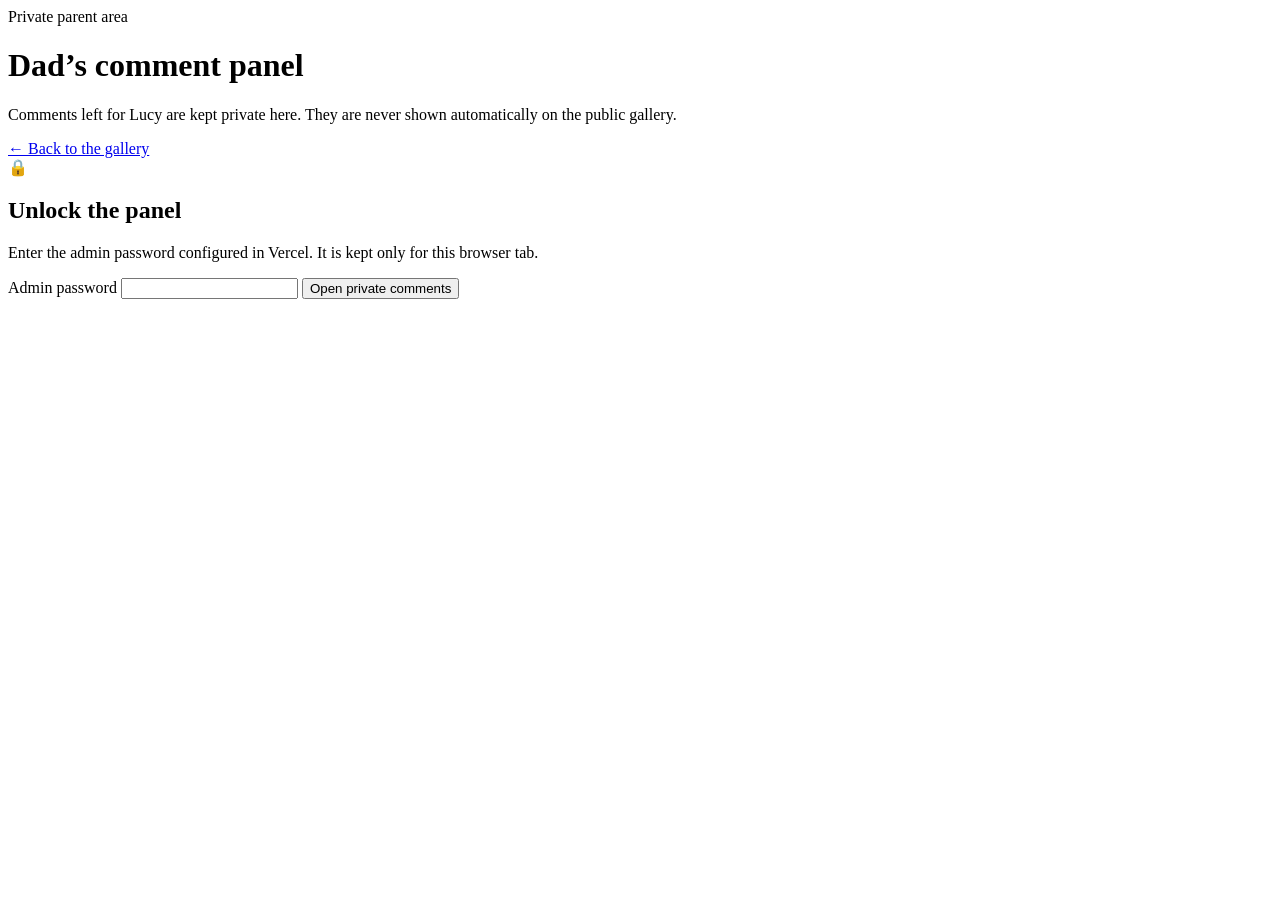
==== admin.html @ 13c23fb6 "Add private parent comments admin page" ====
<!doctype html>
<html lang="en">
<head>
  <meta charset="utf-8" />
  <meta name="viewport" content="width=device-width, initial-scale=1" />
  <meta name="robots" content="noindex,nofollow,noarchive" />
  <meta name="theme-color" content="#302447" />
  <title>Lucy’s Art Castle · Dad’s Private Panel</title>
  <link rel="preconnect" href="https://fonts.googleapis.com">
  <link rel="preconnect" href="https://fonts.gstatic.com" crossorigin>
  <link href="https://fonts.googleapis.com/css2?family=Fredoka:wght@500;600;700&family=Nunito:wght@500;600;700;800&display=swap" rel="stylesheet">
  <link rel="stylesheet" href="/admin.css" />
</head>
<body>
  <main class="admin-shell">
    <header class="admin-header">
      <div>
        <span class="eyebrow">Private parent area</span>
        <h1>Dad’s comment panel</h1>
        <p>Comments left for Lucy are kept private here. They are never shown automatically on the public gallery.</p>
      </div>
      <a href="/" class="back-link">← Back to the gallery</a>
    </header>

    <section class="login-card" id="loginCard">
      <div class="lock-icon" aria-hidden="true">🔒</div>
      <div>
        <h2>Unlock the panel</h2>
        <p>Enter the admin password configured in Vercel. It is kept only for this browser tab.</p>
      </div>
      <form id="loginForm">
        <label>
          <span>Admin password</span>
          <input id="adminPassword" type="password" autocomplete="current-password" required />
        </label>
        <button type="submit">Open private comments</button>
        <p id="loginStatus" class="status" role="status"></p>
      </form>
    </section>

    <section class="comments-panel" id="commentsPanel" hidden>
      <div class="panel-heading">
        <div>
          <span class="eyebrow">Lucy’s guestbook</span>
          <h2>Private comments</h2>
          <p id="commentSummary">Loading comments…</p>
        </div>
        <div class="panel-actions">
          <button id="refreshComments" type="button">Refresh</button>
          <button id="lockPanel" type="button" class="secondary">Lock panel</button>
        </div>
      </div>
      <div class="comment-list" id="commentList"></div>
    </section>
  </main>

  <template id="commentTemplate">
    <article class="comment-card">
      <div class="comment-topline">
        <div>
          <span class="artwork-pill"></span>
          <h3 class="visitor-name"></h3>
        </div>
        <time class="comment-date"></time>
      </div>
      <p class="comment-body"></p>
      <div class="comment-actions">
        <button class="delete-comment" type="button">Delete comment</button>
      </div>
    </article>
  </template>

  <script src="/admin.js"></script>
</body>
</html>
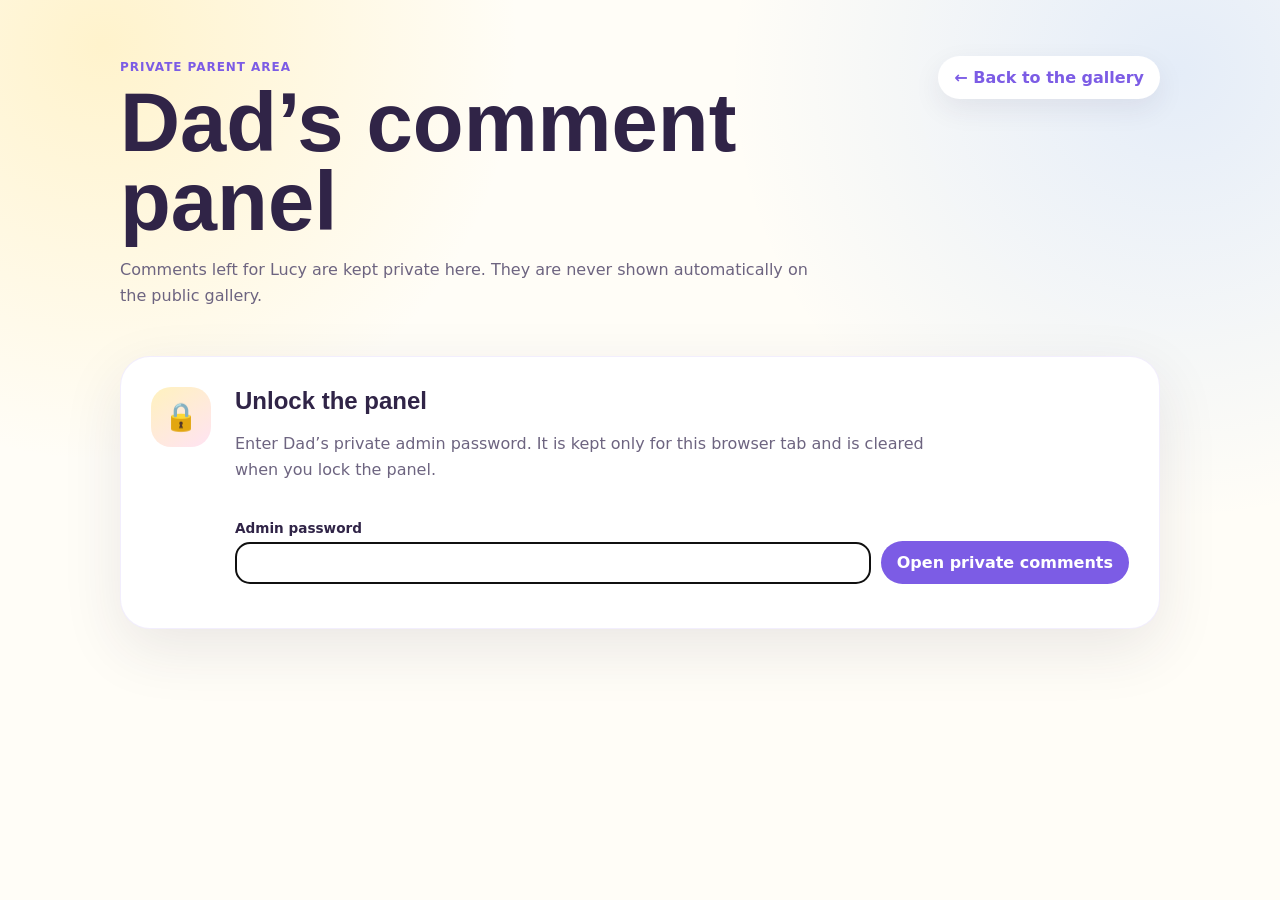
==== commit b6501b5a: "Clarify private admin login copy" ====
--- a/admin.html
+++ b/admin.html
@@ -26,7 +26,7 @@
       <div class="lock-icon" aria-hidden="true">🔒</div>
       <div>
         <h2>Unlock the panel</h2>
-        <p>Enter the admin password configured in Vercel. It is kept only for this browser tab.</p>
+        <p>Enter Dad’s private admin password. It is kept only for this browser tab and is cleared when you lock the panel.</p>
       </div>
       <form id="loginForm">
         <label>
--- a/admin.css
+++ b/admin.css
@@ -0,0 +1,261 @@
+:root {
+  --pink: #ff72bf;
+  --pink-soft: #ffd7ef;
+  --blue: #4d8fff;
+  --yellow: #ffd95e;
+  --purple: #7c5ce5;
+  --ink: #302447;
+  --muted: #6d6480;
+  --cream: #fffdf7;
+  --white: #ffffff;
+}
+
+* { box-sizing: border-box; }
+body {
+  margin: 0;
+  min-height: 100vh;
+  color: var(--ink);
+  background:
+    radial-gradient(circle at 8% 5%, rgba(255, 217, 94, .28), transparent 26rem),
+    radial-gradient(circle at 92% 8%, rgba(77, 143, 255, .15), transparent 28rem),
+    var(--cream);
+  font-family: "Nunito", system-ui, sans-serif;
+}
+
+button, input { font: inherit; }
+button { cursor: pointer; }
+
+.admin-shell {
+  width: min(1040px, calc(100% - 32px));
+  margin: 0 auto;
+  padding: 56px 0 80px;
+}
+
+.admin-header {
+  display: flex;
+  justify-content: space-between;
+  align-items: flex-start;
+  gap: 24px;
+  margin-bottom: 30px;
+}
+
+.eyebrow {
+  color: var(--purple);
+  text-transform: uppercase;
+  letter-spacing: .08em;
+  font-size: .75rem;
+  font-weight: 900;
+}
+
+h1, h2, h3 {
+  font-family: "Fredoka", sans-serif;
+  margin: 0;
+}
+
+h1 {
+  margin-top: 8px;
+  font-size: clamp(2.8rem, 7vw, 5.2rem);
+  line-height: .95;
+}
+
+.admin-header p,
+.panel-heading p,
+.login-card p {
+  color: var(--muted);
+  line-height: 1.65;
+  max-width: 700px;
+}
+
+.back-link {
+  flex: 0 0 auto;
+  color: var(--purple);
+  font-weight: 900;
+  text-decoration: none;
+  background: white;
+  border-radius: 999px;
+  padding: 12px 16px;
+  box-shadow: 0 10px 28px rgba(48,36,71,.08);
+}
+
+.login-card,
+.comments-panel {
+  background: white;
+  border-radius: 30px;
+  border: 1px solid rgba(124,92,229,.10);
+  box-shadow: 0 20px 60px rgba(48,36,71,.10);
+}
+
+.login-card {
+  padding: 30px;
+  display: grid;
+  grid-template-columns: 64px 1fr;
+  gap: 20px;
+}
+
+.lock-icon {
+  width: 60px;
+  height: 60px;
+  border-radius: 20px;
+  display: grid;
+  place-items: center;
+  background: linear-gradient(145deg, #fff2be, #ffe3f3);
+  font-size: 1.7rem;
+}
+
+.login-card form {
+  grid-column: 2;
+  display: flex;
+  gap: 10px;
+  align-items: end;
+  flex-wrap: wrap;
+}
+
+.login-card label {
+  display: grid;
+  gap: 6px;
+  flex: 1 1 280px;
+  font-weight: 900;
+  font-size: .85rem;
+}
+
+.login-card input {
+  width: 100%;
+  border: 1px solid rgba(124,92,229,.18);
+  border-radius: 14px;
+  padding: 12px 13px;
+}
+
+.login-card button,
+.panel-actions button,
+.delete-comment {
+  border: 0;
+  border-radius: 999px;
+  padding: 12px 16px;
+  font-weight: 900;
+}
+
+.login-card button,
+.panel-actions button {
+  background: var(--purple);
+  color: white;
+}
+
+.panel-actions .secondary {
+  background: #f2edff;
+  color: var(--purple);
+}
+
+.status {
+  width: 100%;
+  margin: 4px 0 0;
+  font-size: .86rem;
+  font-weight: 800;
+}
+.status.error { color: #a13e64; }
+.status.setup { color: #725c1d; }
+
+.comments-panel {
+  padding: 28px;
+}
+
+.panel-heading {
+  display: flex;
+  align-items: flex-start;
+  justify-content: space-between;
+  gap: 20px;
+  padding-bottom: 22px;
+  border-bottom: 1px solid rgba(124,92,229,.10);
+}
+
+.panel-heading h2 {
+  margin-top: 6px;
+  font-size: clamp(2rem, 5vw, 3.6rem);
+}
+
+.panel-actions {
+  display: flex;
+  gap: 8px;
+  flex-wrap: wrap;
+}
+
+.comment-list {
+  display: grid;
+  gap: 14px;
+  margin-top: 22px;
+}
+
+.comment-card {
+  border: 1px solid rgba(124,92,229,.10);
+  border-radius: 22px;
+  padding: 20px;
+  background: linear-gradient(135deg, #fffafd, #fbfcff);
+}
+
+.comment-topline {
+  display: flex;
+  align-items: flex-start;
+  justify-content: space-between;
+  gap: 16px;
+}
+
+.artwork-pill {
+  display: inline-flex;
+  padding: 6px 10px;
+  border-radius: 999px;
+  background: #f3efff;
+  color: var(--purple);
+  font-size: .7rem;
+  font-weight: 900;
+  text-transform: uppercase;
+  letter-spacing: .04em;
+}
+
+.visitor-name {
+  margin-top: 8px;
+  font-size: 1.35rem;
+}
+
+.comment-date {
+  color: var(--muted);
+  font-size: .78rem;
+  font-weight: 800;
+  text-align: right;
+}
+
+.comment-body {
+  white-space: pre-wrap;
+  line-height: 1.65;
+  margin: 16px 0 0;
+}
+
+.comment-actions {
+  margin-top: 16px;
+}
+
+.delete-comment {
+  background: #fff0f5;
+  color: #9c3f64;
+  padding: 9px 12px;
+  font-size: .8rem;
+}
+
+.empty-state {
+  padding: 42px 20px;
+  text-align: center;
+  border: 2px dashed rgba(124,92,229,.14);
+  border-radius: 22px;
+  color: var(--muted);
+}
+
+@media (max-width: 700px) {
+  .admin-shell { padding-top: 28px; }
+  .admin-header { flex-direction: column; }
+  .login-card { grid-template-columns: 1fr; padding: 22px; }
+  .login-card form { grid-column: 1; }
+  .login-card form button { width: 100%; }
+  .panel-heading { flex-direction: column; }
+  .panel-actions { width: 100%; }
+  .panel-actions button { flex: 1; }
+  .comment-topline { flex-direction: column; }
+  .comment-date { text-align: left; }
+}
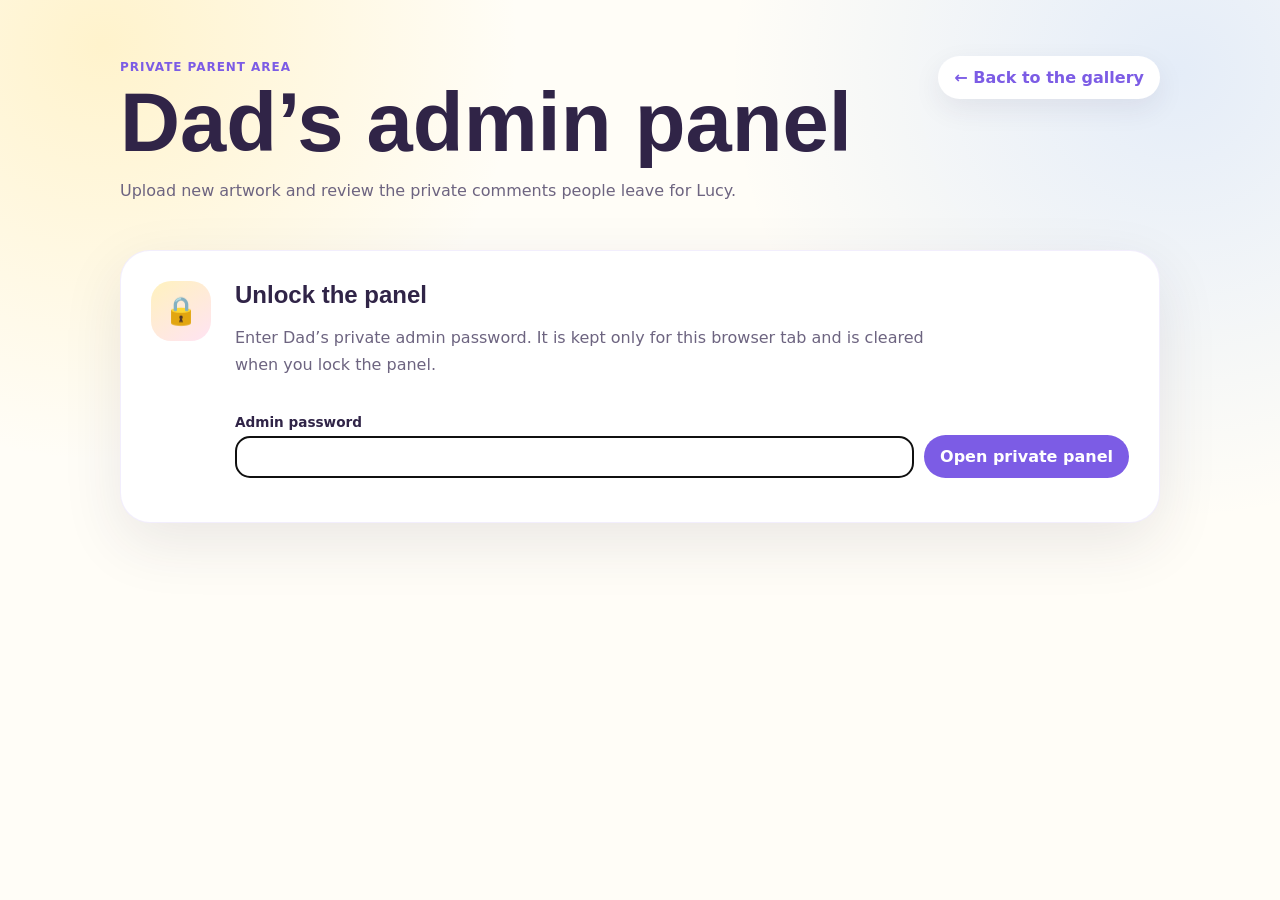
==== commit 3b8c2344: "Add artwork upload form to admin panel" ====
--- a/admin.html
+++ b/admin.html
@@ -10,14 +10,15 @@
   <link rel="preconnect" href="https://fonts.gstatic.com" crossorigin>
   <link href="https://fonts.googleapis.com/css2?family=Fredoka:wght@500;600;700&family=Nunito:wght@500;600;700;800&display=swap" rel="stylesheet">
   <link rel="stylesheet" href="/admin.css" />
+  <link rel="stylesheet" href="/admin-upload.css" />
 </head>
 <body>
   <main class="admin-shell">
     <header class="admin-header">
       <div>
         <span class="eyebrow">Private parent area</span>
-        <h1>Dad’s comment panel</h1>
-        <p>Comments left for Lucy are kept private here. They are never shown automatically on the public gallery.</p>
+        <h1>Dad’s admin panel</h1>
+        <p>Upload new artwork and review the private comments people leave for Lucy.</p>
       </div>
       <a href="/" class="back-link">← Back to the gallery</a>
     </header>
@@ -33,12 +34,46 @@
           <span>Admin password</span>
           <input id="adminPassword" type="password" autocomplete="current-password" required />
         </label>
-        <button type="submit">Open private comments</button>
+        <button type="submit">Open private panel</button>
         <p id="loginStatus" class="status" role="status"></p>
       </form>
     </section>
 
     <section class="comments-panel" id="commentsPanel" hidden>
+      <section class="upload-card" aria-labelledby="uploadHeading">
+        <span class="eyebrow">Add to Lucy’s gallery</span>
+        <h2 id="uploadHeading">Upload new artwork</h2>
+        <p>Add the photo, the artwork name and Lucy’s age when she made it. Once published, it will appear automatically in the public gallery.</p>
+
+        <form class="upload-form" id="artworkUploadForm">
+          <div class="upload-grid">
+            <label>
+              <span>Artwork name</span>
+              <input id="artworkTitle" type="text" maxlength="100" required placeholder="e.g. Princess Castle" />
+            </label>
+            <label>
+              <span>Lucy’s age</span>
+              <input id="artworkAge" type="number" min="0.1" max="18" step="0.1" required placeholder="7" />
+            </label>
+          </div>
+
+          <label>
+            <span>Photo of the artwork</span>
+            <input id="artworkPhoto" type="file" accept="image/jpeg,image/png,image/webp,image/heic,image/heif" required />
+          </label>
+
+          <div class="upload-preview-wrap">
+            <img class="upload-preview" id="artworkPreview" src="" alt="Preview of the artwork being uploaded" hidden />
+            <p class="upload-help">The image is automatically resized and compressed before it is published, so phone photos are fine.</p>
+          </div>
+
+          <div class="upload-actions">
+            <button id="artworkUploadSubmit" type="submit">Publish artwork ✨</button>
+            <p id="artworkUploadStatus" class="upload-status" role="status"></p>
+          </div>
+        </form>
+      </section>
+
       <div class="panel-heading">
         <div>
           <span class="eyebrow">Lucy’s guestbook</span>
@@ -56,20 +91,27 @@
 
   <template id="commentTemplate">
     <article class="comment-card">
-      <div class="comment-topline">
-        <div>
-          <span class="artwork-pill"></span>
-          <h3 class="visitor-name"></h3>
+      <figure class="comment-artwork-preview">
+        <img class="comment-artwork-image" src="" alt="" loading="lazy" />
+        <figcaption class="comment-artwork-name"></figcaption>
+      </figure>
+      <div class="comment-details">
+        <div class="comment-topline">
+          <div>
+            <span class="artwork-pill"></span>
+            <h3 class="visitor-name"></h3>
+          </div>
+          <time class="comment-date"></time>
         </div>
-        <time class="comment-date"></time>
-      </div>
-      <p class="comment-body"></p>
-      <div class="comment-actions">
-        <button class="delete-comment" type="button">Delete comment</button>
+        <p class="comment-body"></p>
+        <div class="comment-actions">
+          <button class="delete-comment" type="button">Delete comment</button>
+        </div>
       </div>
     </article>
   </template>
 
   <script src="/admin.js"></script>
+  <script src="/admin-upload.js"></script>
 </body>
 </html>
--- a/admin.css
+++ b/admin.css
@@ -185,10 +185,49 @@
 }
 
 .comment-card {
+  display: grid;
+  grid-template-columns: 190px minmax(0, 1fr);
+  gap: 20px;
+  align-items: stretch;
   border: 1px solid rgba(124,92,229,.10);
   border-radius: 22px;
-  padding: 20px;
+  padding: 16px;
   background: linear-gradient(135deg, #fffafd, #fbfcff);
+}
+
+.comment-artwork-preview {
+  margin: 0;
+  min-width: 0;
+  display: flex;
+  flex-direction: column;
+  border-radius: 18px;
+  overflow: hidden;
+  background: linear-gradient(145deg, #fff9d9, #f6f0ff);
+  border: 1px solid rgba(124,92,229,.10);
+}
+
+.comment-artwork-image {
+  width: 100%;
+  height: 190px;
+  object-fit: contain;
+  display: block;
+  background: #fffdf8;
+  padding: 6px;
+}
+
+.comment-artwork-name {
+  padding: 9px 10px 10px;
+  color: var(--purple);
+  font-family: "Fredoka", sans-serif;
+  font-size: .88rem;
+  font-weight: 700;
+  text-align: center;
+  background: white;
+}
+
+.comment-details {
+  min-width: 0;
+  padding: 4px 4px 2px 0;
 }
 
 .comment-topline {
@@ -226,6 +265,7 @@
   white-space: pre-wrap;
   line-height: 1.65;
   margin: 16px 0 0;
+  font-size: 1.02rem;
 }
 
 .comment-actions {
@@ -256,6 +296,9 @@
   .panel-heading { flex-direction: column; }
   .panel-actions { width: 100%; }
   .panel-actions button { flex: 1; }
+  .comment-card { grid-template-columns: 1fr; padding: 14px; }
+  .comment-artwork-image { height: min(62vw, 320px); }
+  .comment-details { padding: 0 2px 2px; }
   .comment-topline { flex-direction: column; }
   .comment-date { text-align: left; }
 }
--- a/admin-upload.css
+++ b/admin-upload.css
@@ -0,0 +1,66 @@
+.upload-card {
+  margin-bottom: 28px;
+  padding: 24px;
+  border: 1px solid rgba(255,255,255,.12);
+  border-radius: 22px;
+  background: rgba(255,255,255,.06);
+}
+
+.upload-card h2 { margin: 4px 0 8px; }
+.upload-card > p { margin: 0 0 20px; opacity: .8; }
+.upload-form { display: grid; gap: 18px; }
+.upload-grid { display: grid; grid-template-columns: 1fr 180px; gap: 16px; }
+.upload-form label { display: grid; gap: 7px; font-weight: 800; }
+.upload-form input[type="text"],
+.upload-form input[type="number"],
+.upload-form input[type="file"] {
+  width: 100%;
+  box-sizing: border-box;
+  border: 1px solid rgba(255,255,255,.16);
+  border-radius: 14px;
+  padding: 12px 14px;
+  background: rgba(255,255,255,.08);
+  color: inherit;
+  font: inherit;
+}
+.upload-form input[type="file"] { padding: 10px; }
+.upload-preview-wrap {
+  display: grid;
+  grid-template-columns: 120px 1fr;
+  gap: 16px;
+  align-items: center;
+  padding: 14px;
+  border-radius: 16px;
+  background: rgba(255,255,255,.05);
+}
+.upload-preview {
+  width: 120px;
+  height: 100px;
+  object-fit: cover;
+  border-radius: 12px;
+  background: rgba(255,255,255,.08);
+}
+.upload-preview[hidden] { display: none; }
+.upload-help { margin: 0; font-size: .92rem; opacity: .72; }
+.upload-actions { display: flex; gap: 12px; align-items: center; flex-wrap: wrap; }
+.upload-actions button {
+  border: 0;
+  border-radius: 999px;
+  padding: 11px 18px;
+  font: inherit;
+  font-weight: 900;
+  cursor: pointer;
+  background: #ffd96b;
+  color: #2d2241;
+}
+.upload-actions button:disabled { opacity: .55; cursor: wait; }
+.upload-status { margin: 0; font-weight: 800; }
+.upload-status.success { color: #97efb1; }
+.upload-status.error { color: #ffadad; }
+
+@media (max-width: 640px) {
+  .upload-card { padding: 18px; }
+  .upload-grid { grid-template-columns: 1fr; }
+  .upload-preview-wrap { grid-template-columns: 88px 1fr; }
+  .upload-preview { width: 88px; height: 76px; }
+}
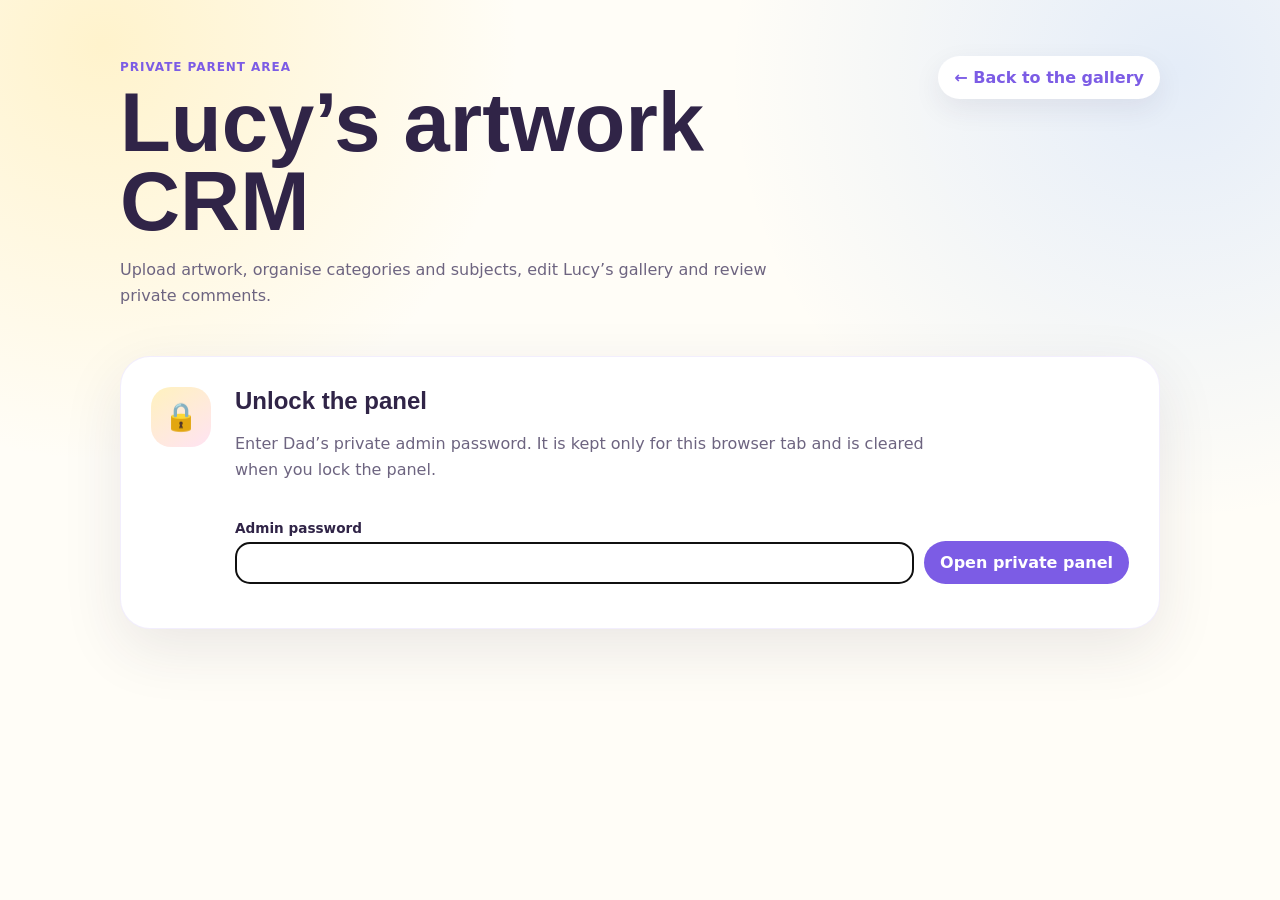
==== commit e6cab747: "Expand admin panel into artwork CRM" ====
--- a/admin.html
+++ b/admin.html
@@ -17,8 +17,8 @@
     <header class="admin-header">
       <div>
         <span class="eyebrow">Private parent area</span>
-        <h1>Dad’s admin panel</h1>
-        <p>Upload new artwork and review the private comments people leave for Lucy.</p>
+        <h1>Lucy’s artwork CRM</h1>
+        <p>Upload artwork, organise categories and subjects, edit Lucy’s gallery and review private comments.</p>
       </div>
       <a href="/" class="back-link">← Back to the gallery</a>
     </header>
@@ -30,88 +30,94 @@
         <p>Enter Dad’s private admin password. It is kept only for this browser tab and is cleared when you lock the panel.</p>
       </div>
       <form id="loginForm">
-        <label>
-          <span>Admin password</span>
-          <input id="adminPassword" type="password" autocomplete="current-password" required />
-        </label>
+        <label><span>Admin password</span><input id="adminPassword" type="password" autocomplete="current-password" required /></label>
         <button type="submit">Open private panel</button>
         <p id="loginStatus" class="status" role="status"></p>
       </form>
     </section>
 
     <section class="comments-panel" id="commentsPanel" hidden>
-      <section class="upload-card" aria-labelledby="uploadHeading">
+      <nav class="crm-jump-links" aria-label="Admin sections">
+        <a href="#addArtwork">Add artwork</a><a href="#manageCategories">Categories</a><a href="#editArtwork">Edit artwork</a><a href="#privateComments">Comments</a>
+      </nav>
+
+      <section class="upload-card" id="addArtwork" aria-labelledby="uploadHeading">
         <span class="eyebrow">Add to Lucy’s gallery</span>
         <h2 id="uploadHeading">Upload new artwork</h2>
-        <p>Add the photo, the artwork name and Lucy’s age when she made it. Once published, it will appear automatically in the public gallery.</p>
-
+        <p>Add the photo and its details. Category is the gallery grouping; subject is what or who the picture is actually about.</p>
         <form class="upload-form" id="artworkUploadForm">
-          <div class="upload-grid">
-            <label>
-              <span>Artwork name</span>
-              <input id="artworkTitle" type="text" maxlength="100" required placeholder="e.g. Princess Castle" />
-            </label>
-            <label>
-              <span>Lucy’s age</span>
-              <input id="artworkAge" type="number" min="0.1" max="18" step="0.1" required placeholder="7" />
-            </label>
+          <div class="upload-grid two-col">
+            <label><span>Artwork name</span><input id="artworkTitle" type="text" maxlength="100" required placeholder="e.g. Princess Castle" /></label>
+            <label><span>Lucy’s age</span><input id="artworkAge" type="number" min="0" max="18" step="0.1" required placeholder="7" /></label>
           </div>
-
-          <label>
-            <span>Photo of the artwork</span>
-            <input id="artworkPhoto" type="file" accept="image/jpeg,image/png,image/webp,image/heic,image/heif" required />
-          </label>
-
+          <div class="upload-grid two-col">
+            <label><span>Category</span><select id="artworkCategory" required><option value="">Choose a category…</option></select></label>
+            <label><span>Subject</span><input id="artworkSubject" type="text" maxlength="100" required placeholder="e.g. Cinderella, a red kite, Mummy" /></label>
+          </div>
+          <label><span>Description <small>(optional)</small></span><textarea id="artworkDescription" rows="3" maxlength="500" placeholder="A short note about the picture…"></textarea></label>
+          <label><span>Photo of the artwork</span><input id="artworkPhoto" type="file" accept="image/jpeg,image/png,image/webp,image/heic,image/heif" required /></label>
           <div class="upload-preview-wrap">
             <img class="upload-preview" id="artworkPreview" src="" alt="Preview of the artwork being uploaded" hidden />
             <p class="upload-help">The image is automatically resized and compressed before it is published, so phone photos are fine.</p>
           </div>
-
-          <div class="upload-actions">
-            <button id="artworkUploadSubmit" type="submit">Publish artwork ✨</button>
-            <p id="artworkUploadStatus" class="upload-status" role="status"></p>
-          </div>
+          <div class="upload-actions"><button id="artworkUploadSubmit" type="submit">Publish artwork ✨</button><p id="artworkUploadStatus" class="upload-status" role="status"></p></div>
         </form>
       </section>
 
-      <div class="panel-heading">
-        <div>
-          <span class="eyebrow">Lucy’s guestbook</span>
-          <h2>Private comments</h2>
-          <p id="commentSummary">Loading comments…</p>
+      <section class="upload-card" id="manageCategories" aria-labelledby="categoryHeading">
+        <span class="eyebrow">Gallery organisation</span>
+        <h2 id="categoryHeading">Categories</h2>
+        <p>These are the main gallery groups. Add a new one here and it becomes available when adding or editing artwork.</p>
+        <div class="category-pills" id="categoryList" aria-live="polite"></div>
+        <form class="inline-admin-form" id="categoryForm">
+          <label><span>New category</span><input id="newCategoryName" type="text" maxlength="60" required placeholder="e.g. History" /></label>
+          <button type="submit">Add category +</button>
+          <p id="categoryStatus" class="upload-status" role="status"></p>
+        </form>
+      </section>
+
+      <section class="upload-card" id="editArtwork" aria-labelledby="editHeading">
+        <span class="eyebrow">Artwork records</span>
+        <h2 id="editHeading">Edit existing artwork</h2>
+        <p>Select any picture in Lucy’s gallery — including the older ones — and update its details. You can also replace its image if needed.</p>
+        <label class="record-picker"><span>Choose artwork</span><select id="editArtworkSelect"><option value="">Choose artwork…</option></select></label>
+        <form class="upload-form edit-form" id="editArtworkForm" hidden>
+          <div class="edit-preview-row">
+            <img id="editArtworkPreview" class="edit-art-preview" src="" alt="Selected artwork preview" />
+            <div><strong id="editArtworkIdLabel"></strong><p>Artwork ID stays fixed so existing likes and comments remain attached.</p></div>
+          </div>
+          <div class="upload-grid two-col">
+            <label><span>Artwork name</span><input id="editArtworkTitle" type="text" maxlength="100" required /></label>
+            <label><span>Lucy’s age</span><input id="editArtworkAge" type="number" min="0" max="18" step="0.1" required /></label>
+          </div>
+          <label><span>Age label <small>(optional)</small></span><input id="editArtworkAgeLabel" type="text" maxlength="40" placeholder="e.g. 4 months old" /></label>
+          <div class="upload-grid two-col">
+            <label><span>Category</span><select id="editArtworkCategory" required></select></label>
+            <label><span>Subject</span><input id="editArtworkSubject" type="text" maxlength="100" placeholder="What or who is the artwork about?" /></label>
+          </div>
+          <label><span>Search/filter tags</span><input id="editArtworkTags" type="text" maxlength="250" placeholder="e.g. history portrait drawing" /></label>
+          <label><span>Description</span><textarea id="editArtworkDescription" rows="4" maxlength="500"></textarea></label>
+          <label><span>Replace artwork image <small>(optional)</small></span><input id="editArtworkPhoto" type="file" accept="image/jpeg,image/png,image/webp,image/heic,image/heif" /></label>
+          <div class="upload-actions"><button id="editArtworkSubmit" type="submit">Save artwork changes</button><p id="editArtworkStatus" class="upload-status" role="status"></p></div>
+        </form>
+      </section>
+
+      <section id="privateComments">
+        <div class="panel-heading">
+          <div><span class="eyebrow">Lucy’s guestbook</span><h2>Private comments</h2><p id="commentSummary">Loading comments…</p></div>
+          <div class="panel-actions"><button id="refreshComments" type="button">Refresh</button><button id="lockPanel" type="button" class="secondary">Lock panel</button></div>
         </div>
-        <div class="panel-actions">
-          <button id="refreshComments" type="button">Refresh</button>
-          <button id="lockPanel" type="button" class="secondary">Lock panel</button>
-        </div>
-      </div>
-      <div class="comment-list" id="commentList"></div>
+        <div class="comment-list" id="commentList"></div>
+      </section>
     </section>
   </main>
 
   <template id="commentTemplate">
-    <article class="comment-card">
-      <figure class="comment-artwork-preview">
-        <img class="comment-artwork-image" src="" alt="" loading="lazy" />
-        <figcaption class="comment-artwork-name"></figcaption>
-      </figure>
-      <div class="comment-details">
-        <div class="comment-topline">
-          <div>
-            <span class="artwork-pill"></span>
-            <h3 class="visitor-name"></h3>
-          </div>
-          <time class="comment-date"></time>
-        </div>
-        <p class="comment-body"></p>
-        <div class="comment-actions">
-          <button class="delete-comment" type="button">Delete comment</button>
-        </div>
-      </div>
-    </article>
+    <article class="comment-card"><figure class="comment-artwork-preview"><img class="comment-artwork-image" src="" alt="" loading="lazy" /><figcaption class="comment-artwork-name"></figcaption></figure><div class="comment-details"><div class="comment-topline"><div><span class="artwork-pill"></span><h3 class="visitor-name"></h3></div><time class="comment-date"></time></div><p class="comment-body"></p><div class="comment-actions"><button class="delete-comment" type="button">Delete comment</button></div></div></article>
   </template>
 
   <script src="/admin.js"></script>
+  <script src="/admin-crm.js"></script>
   <script src="/admin-upload.js"></script>
 </body>
 </html>
